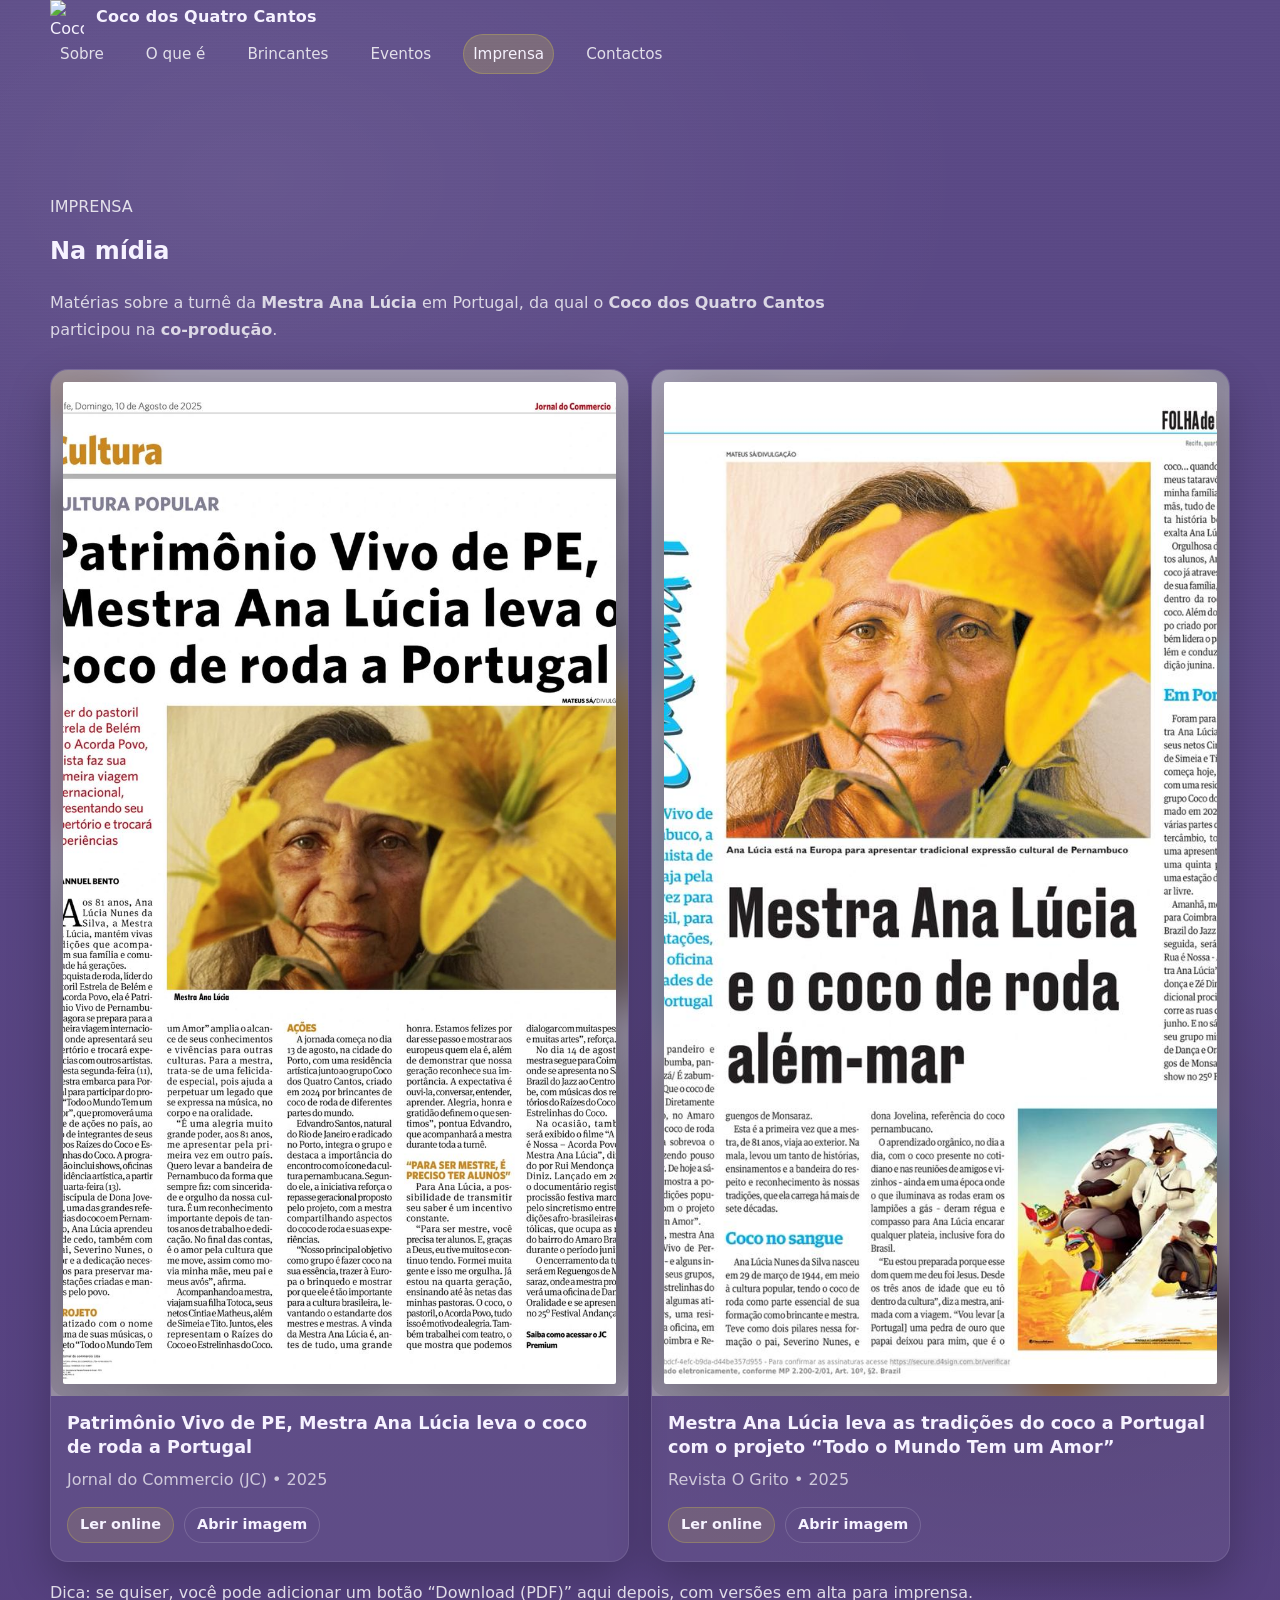
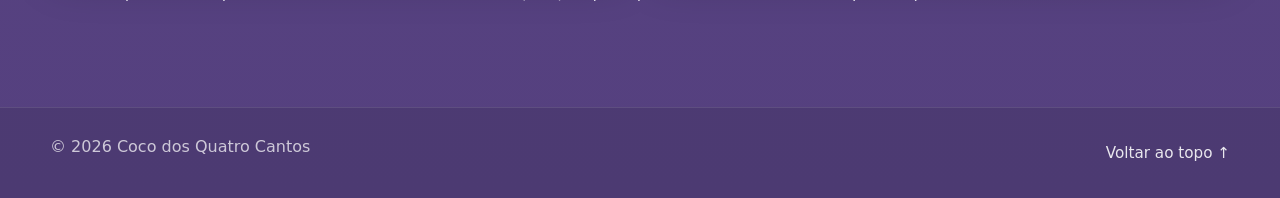
==== press.html @ 4d46bc8a "060426.01: Check-in inicial" ====
<!doctype html>
<html lang="pt-PT">
<head>
  <meta charset="utf-8" />
  <meta name="viewport" content="width=device-width, initial-scale=1" />
  <title>Imprensa — Coco dos Quatro Cantos</title>

  <link rel="stylesheet" href="./styles.css" />
  <link rel="icon" href="./assets/favicon.png" />
</head>

<body id="top">
  <!-- Header -->
  <header class="header">
    <div class="container header__inner">
      <a class="brand" href="./index.html" aria-label="Ir para a página inicial">
        <img class="brand__logo" src="./assets/logo.svg" alt="Coco dos Quatro Cantos" />
        <span class="brand__name">Coco dos Quatro Cantos</span>
      </a>

      <button class="nav-toggle" aria-expanded="false" aria-label="Abrir menu">
        <span></span><span></span><span></span>
      </button>

      <nav class="nav">
        <a class="nav-link" href="./index.html#about">Sobre</a>
        <a class="nav-link" href="./index.html#coco">O que é</a>
        <a class="nav-link" href="./index.html#members">Brincantes</a>
        <a class="nav-link" href="./index.html#events">Eventos</a>
        <a class="nav-link is-active" href="./press.html">Imprensa</a>
        <a class="nav-link" href="./index.html#contactos">Contactos</a>
      </nav>
    </div>
  </header>

  <main class="main">
    <section class="section section--press">
      <div class="container">
        <p class="kicker">IMPRENSA</p>
        <h1 class="title">Na mídia</h1>

        <p class="lead">
          Matérias sobre a turnê da <strong>Mestra Ana Lúcia</strong> em Portugal, da qual o
          <strong>Coco dos Quatro Cantos</strong> participou na <strong>co-produção</strong>.
        </p>

        <div class="press-grid">
          <!-- JC -->
          <article class="press-card">
            <div class="press-thumb" style="--thumb:url('./assets/press/jc-ana-lucia.jpg')">
              <img
                src="./assets/press/jc-ana-lucia.jpg"
                alt="Matéria do Jornal do Commercio sobre Mestra Ana Lúcia levando o coco de roda a Portugal"
                loading="lazy"
              />
            </div>

            <div class="press-body">
              <h3 class="press-title">Patrimônio Vivo de PE, Mestra Ana Lúcia leva o coco de roda a Portugal</h3>
              <p class="press-meta">Jornal do Commercio (JC) • 2025</p>

              <div class="press-actions">
                <a class="smallbtn" target="_blank" rel="noreferrer"
                   href="https://jc.uol.com.br/cultura/2025/08/08/patrimonio-vivo-de-pe-mestra-ana-lucia-leva-o-coco-de-roda-a-portugal.html">
                  Ler online
                </a>

                <a class="smallbtn smallbtn--ghost" target="_blank" rel="noreferrer"
                   href="./assets/press/jc-ana-lucia.jpg">
                  Abrir imagem
                </a>
              </div>
            </div>
          </article>

          <!-- O Grito -->
          <article class="press-card">
            <div class="press-thumb" style="--thumb:url('./assets/press/ogrito-ana-lucia.jpg')">
              <img
                src="./assets/press/ogrito-ana-lucia.jpg"
                alt="Matéria da Revista O Grito sobre Mestra Ana Lúcia e tradições do coco em Portugal"
                loading="lazy"
              />
            </div>

            <div class="press-body">
              <h3 class="press-title">Mestra Ana Lúcia leva as tradições do coco a Portugal com o projeto “Todo o Mundo Tem um Amor”</h3>
              <p class="press-meta">Revista O Grito • 2025</p>

              <div class="press-actions">
                <a class="smallbtn" target="_blank" rel="noreferrer"
                   href="https://revistaogrito.com/mestra-ana-lucia-leva-as-tradicoes-do-coco-e-a-portugal-com-o-projeto-todo-o-mundo-tem-um-amor/">
                  Ler online
                </a>

                <a class="smallbtn smallbtn--ghost" target="_blank" rel="noreferrer"
                   href="./assets/press/ogrito-ana-lucia.jpg">
                  Abrir imagem
                </a>
              </div>
            </div>
          </article>
        </div>

        <div class="press-note muted">
          <p>
            Dica: se quiser, você pode adicionar um botão “Download (PDF)” aqui depois,
            com versões em alta para imprensa.
          </p>
        </div>
      </div>
    </section>
  </main>

  <footer class="footer">
    <div class="container footer__inner">
      <p class="muted">© <span id="year"></span> Coco dos Quatro Cantos</p>
      <a class="backtop" href="#top">Voltar ao topo ↑</a>
    </div>
  </footer>

  <script src="./script.js"></script>
</body>
</html>
---- styles.css ----
:root{
  --bg: #5b4a86;
  --bg2: #55407f;
  --ink: #f6f2ff;
  --muted: rgba(255,255,255,.82);
  --accent: #f1e13a;

  --frame: #ffffff;
  --shadow: rgba(0,0,0,.22);
  --max: 1180px;

  --poster: clamp(2.8rem, 6vw, 5.6rem);
  --h2: clamp(1.7rem, 2.6vw, 2.4rem);
  --p:  clamp(1rem, 1.1vw, 1.05rem);
}

*{ box-sizing:border-box; }
html{ scroll-behavior:smooth; }

section{ scroll-margin-top: 90px; }

body{
  margin:0;
  background: radial-gradient(1100px 700px at 20% 10%, rgba(255,255,255,.08), transparent 65%),
              radial-gradient(900px 600px at 80% 70%, rgba(0,0,0,.12), transparent 60%),
              linear-gradient(180deg, var(--bg), var(--bg2));
  color: var(--ink);
  font-family: Inter, system-ui, -apple-system, Segoe UI, Roboto, Arial, sans-serif;
  line-height:1.6;
}

body::before{
  content:"";
  position:fixed;
  inset:0;
  pointer-events:none;
  background: repeating-linear-gradient(
      0deg,
      rgba(255,255,255,.03),
      rgba(255,255,255,.03) 1px,
      rgba(0,0,0,.03) 2px,
      rgba(0,0,0,.03) 3px
    );
  opacity:.35;
  mix-blend-mode: overlay;
}

.container{
  width:min(var(--max), calc(100% - 48px));
  margin-inline:auto;
}

.section{
  position:relative;
  padding: 120px 0 90px;
  min-height: 80vh;
}

.section--alt{
  background: linear-gradient(180deg, rgba(255,255,255,.06), rgba(255,255,255,.02));
  border-top: 1px solid rgba(255,255,255,.08);
  border-bottom: 1px solid rgba(255,255,255,.08);
}

.grid-2{
  display:grid;
  grid-template-columns: 1fr 1fr;
  gap: 44px;
}
.align-center{ align-items:center; }

.center{ text-align:center; }
.mt-md{ margin-top: 14px; }
.mt-lg{ margin-top: 22px; }

.poster-title{
  font-family: "DM Serif Display", Georgia, serif;
  font-size: var(--poster);
  letter-spacing:.4px;
  margin: 0 0 16px 0;
}

.h2{
  font-family: "DM Serif Display", Georgia, serif;
  font-size: var(--h2);
  margin: 0 0 14px 0;
}

p{
  font-size: var(--p);
  color: var(--muted);
  margin: 0 0 12px 0;
}

.lead{ max-width: 62ch; }

.scribble{
  font-family: Kalam, system-ui, sans-serif;
  color: var(--accent);
  font-weight: 700;
  letter-spacing: .6px;
  text-transform: uppercase;
  margin: 0 0 10px 0;
}

.muted{ color: rgba(255,255,255,.72); }

.bullets{ margin: 14px 0 0 18px; color: rgba(255,255,255,.84); }
.bullets strong{ color: var(--ink); }

/* NAV */
.site-header{
  position:fixed;
  top:0; left:0; right:0;
  z-index: 20;
  background: rgba(72,56,120,.72);
  backdrop-filter: blur(12px);
  border-bottom: 1px solid rgba(255,255,255,.10);
}
.nav-wrap{
  width:min(var(--max), calc(100% - 48px));
  margin-inline:auto;
  height: 74px;
  display:flex;
  align-items:center;
  justify-content:space-between;
  gap: 16px;
}
.brand{
  display:flex;
  align-items:center;
  gap: 12px;
  text-decoration:none;
  color: var(--ink);
}
.brand__logo{
  width: 34px;
  height: 34px;
  object-fit: contain;
  background: transparent;
  display:block;
}
.brand__name{ font-weight: 800; letter-spacing:.2px; }

.nav{ display:flex; gap: 22px; align-items:center; }
.nav-link{
  color: rgba(255,255,255,.82);
  text-decoration:none;
  font-size: .95rem;
  padding: 8px 10px;
  border-radius: 999px;
  transition: background .18s ease, color .18s ease;
}
.nav-link:hover{ background: rgba(255,255,255,.10); }
.nav-link.is-active{
  background: rgba(241,225,58,.18);
  color: var(--ink);
  box-shadow: 0 0 0 1px rgba(241,225,58,.22) inset;
}

.nav-toggle{
  display:none;
  width: 44px;
  height: 44px;
  border: 0;
  background: transparent;
  padding: 8px;
  cursor:pointer;
}
.nav-toggle span{
  display:block;
  height:2px;
  background: rgba(255,255,255,.82);
  margin: 6px 0;
}

/* Frames */
.frame{
  background: var(--frame);
  padding: 14px;
  box-shadow: 0 18px 45px var(--shadow);
  border-radius: 6px;
}
.frame img{
  width:100%;
  height:100%;
  display:block;
  object-fit:cover;
  border-radius: 4px;
}
.frame--hero{ aspect-ratio: 4/3; }
.frame--wide{ aspect-ratio: 16/8; }
.frame--contact{ aspect-ratio: 4/5; }

.stack{ display:grid; gap: 18px; }

/* HERO */
.section--hero{
  padding-top: 140px;
  min-height: 92vh;
}
.hero{
  display:grid;
  grid-template-columns: 1.05fr .95fr;
  gap: 48px;
  align-items:center;
}

.hero__right{
  justify-self: end;
  width: min(800px, 100%);
}

.cta{
  display:flex;
  gap: 12px;
  flex-wrap: wrap;
  margin-top: 14px;
}
.btn{
  display:inline-flex;
  align-items:center;
  justify-content:center;
  padding: 12px 18px;
  border-radius: 999px;
  border: 1px solid rgba(255,255,255,.18);
  background: rgba(255,255,255,.12);
  color: var(--ink);
  text-decoration:none;
  font-weight: 800;
}
.btn:hover{ background: rgba(255,255,255,.16); }
.btn--ghost{ background: transparent; }

.meta{
  margin-top: 18px;
  display:flex;
  gap: 10px;
  flex-wrap: wrap;
}
.pill{
  font-size: .9rem;
  padding: 6px 10px;
  border-radius: 999px;
  background: rgba(0,0,0,.16);
  border: 1px solid rgba(255,255,255,.10);
}

/* MEMBERS */
.members{
  margin-top: 34px;
  display:grid;
  grid-template-columns: repeat(5, minmax(0, 1fr));
  gap: 18px;
}
.member{
  background: rgba(0,0,0,.14);
  border: 1px solid rgba(255,255,255,.10);
  border-radius: 18px;
  padding: 14px 12px;
  text-align:center;
}
.member__avatar{
  width: 100%;
  aspect-ratio: 1/1;
  border-radius: 999px;
  overflow:hidden;
  margin-bottom: 10px;
  box-shadow: 0 10px 28px rgba(0,0,0,.18);
  border: 2px solid rgba(241,225,58,.25);
}
.member__avatar img{
  width:100%; height:100%;
  object-fit:cover;
  display:block;
}
.member__name{ font-weight: 900; color: var(--ink); margin: 0; }
.member__meta{ margin: 4px 0 0; font-size: .92rem; color: rgba(255,255,255,.84); }
.member__inst{ margin: 8px 0 0; font-size: .9rem; color: rgba(255,255,255,.78); }

/* EVENTS (9:16 reels) */
.events-toolbar{
  margin-top: 26px;
  display:flex;
  gap: 14px;
  align-items:end;
  flex-wrap: wrap;
}
.field{ display:grid; gap: 6px; font-size: .9rem; }
.field span{ color: rgba(255,255,255,.85); }
.field input, .field select{
  height: 42px;
  padding: 0 12px;
  border-radius: 12px;
  border: 1px solid rgba(255,255,255,.14);
  background: rgba(0,0,0,.18);
  color: var(--ink);
  outline: none;
}
.field--grow{ flex: 1 1 280px; }

.events--reels{
  margin-top: 18px;
  display:grid;
  grid-template-columns: repeat(auto-fit, minmax(220px, 1fr));
  gap: 18px;
}

/* card */
.event{
  background: rgba(0,0,0,.14);
  border: 1px solid rgba(255,255,255,.10);
  border-radius: 18px;
  overflow:hidden;
  display:flex;
  flex-direction:column;
}
.event__thumb{
  /* IG Reel / Story */
  aspect-ratio: 9 / 16;
  background: rgba(255,255,255,.06);
  display:flex;
  align-items:center;
  justify-content:center;
}
.event__thumb img{
  width:100%;
  height:100%;
  display:block;

  /* NÃO CORTA O CARTAZ */
  object-fit: cover;
  background: rgba(0,0,0,.10);
}
.event__body{
  padding: 12px 12px 14px;
}
.event__title{
  margin: 0 0 6px 0;
  font-weight: 900;
  color: var(--ink);
}
.event__meta{
  font-size: .92rem;
  color: rgba(255,255,255,.84);
  margin: 0 0 10px 0;
}
.event__actions{
  display:flex;
  gap: 10px;
  flex-wrap: wrap;
}
.smallbtn{
  display:inline-flex;
  align-items:center;
  justify-content:center;
  height: 36px;
  padding: 0 12px;
  border-radius: 999px;
  border: 1px solid rgba(241,225,58,.22);
  background: rgba(241,225,58,.12);
  color: var(--ink);
  text-decoration:none;
  font-weight: 900;
  font-size: .9rem;
}
.smallbtn--ghost{
  border: 1px solid rgba(255,255,255,.16);
  background: transparent;
}

/* CONTACT */
.contact{
  display:grid;
  grid-template-columns: 1fr 1fr;
  gap: 44px;
  align-items:start;
}
.contact__list{
  list-style:none;
  padding:0;
  margin: 16px 0 0;
  display:grid;
  gap: 12px;
}
.contact__list li{
  display:flex;
  gap: 10px;
  align-items:center;
}
.contact__list a{ color: rgba(255,255,255,.9); text-decoration:none; }
.contact__list a:hover{ text-decoration: underline; }
.icon{ opacity:.95; }

/* FOOTER */
.footer{
  padding: 26px 0;
  border-top: 1px solid rgba(255,255,255,.10);
  background: rgba(0,0,0,.10);
}
.footer__inner{
  display:flex;
  align-items:center;
  justify-content:space-between;
  gap: 16px;
  color: rgba(255,255,255,.78);
  font-size: .95rem;
}
.backtop{ text-decoration:none; color: rgba(255,255,255,.88); }

/* RESPONSIVO */
@media (max-width: 1040px){
  .hero{ grid-template-columns: 1fr; }
  .grid-2, .contact{ grid-template-columns: 1fr; }
  .members{ grid-template-columns: repeat(3, minmax(0, 1fr)); }
}

@media (max-width: 720px){
  .section{ padding: 104px 0 66px; }
  .members{ grid-template-columns: repeat(2, minmax(0, 1fr)); }

  .nav-toggle{ display:block; }
  .nav{
    position:absolute;
    top: 74px;
    left: 0;
    right: 0;
    display:none;
    flex-direction:column;
    gap: 10px;
    padding: 14px;
    background: rgba(72,56,120,.92);
    border-bottom: 1px solid rgba(255,255,255,.10);
  }
  .nav.is-open{ display:flex; }
  .nav-wrap{ position:relative; }
}

/* ===== Press / Imprensa ===== */
.section--press .title{ margin-top: 10px; }
.section--press .lead{
  max-width: 78ch;
  opacity: .95;
  margin-top: 14px;
  line-height: 1.65;
}

.press-grid{
  margin-top: 26px;
  display: grid;
  grid-template-columns: repeat(2, minmax(0, 1fr));
  gap: 22px;
}

@media (max-width: 980px){
  .press-grid{ grid-template-columns: 1fr; }
}

.press-card{
  background: rgba(255,255,255,.06);
  border: 1px solid rgba(255,255,255,.10);
  border-radius: 18px;
  overflow: hidden;
  box-shadow: 0 18px 44px rgba(0,0,0,.22);
}

.press-thumb{
  aspect-ratio: 9 / 16;
  position: relative;
  overflow: hidden;
  background: rgba(0,0,0,.12);
  display: flex;
  align-items: center;
  justify-content: center;
}

.press-thumb::before{
  content:"";
  position:absolute;
  inset:-18px;
  background-image: var(--thumb);
  background-size: cover;
  background-position: center;
  filter: blur(22px);
  transform: scale(1.08);
  opacity: .55;
}

.press-thumb img{
  position: relative;
  z-index: 1;
  width: 100%;
  height: 100%;
  object-fit: cover;
  padding: 12px;
  border-radius: 14px;
  background: rgba(0,0,0,.08);
  filter: drop-shadow(0 14px 28px rgba(0,0,0,.28));
}

.press-body{
  padding: 16px 16px 18px;
}

.press-title{
  font-size: 1.1rem;
  line-height: 1.35;
  margin: 0 0 8px;
}

.press-meta{
  margin: 0 0 14px;
  opacity: .85;
}

.press-actions{
  display: flex;
  flex-wrap: wrap;
  gap: 10px;
}

.press-note{
  margin-top: 18px;
}
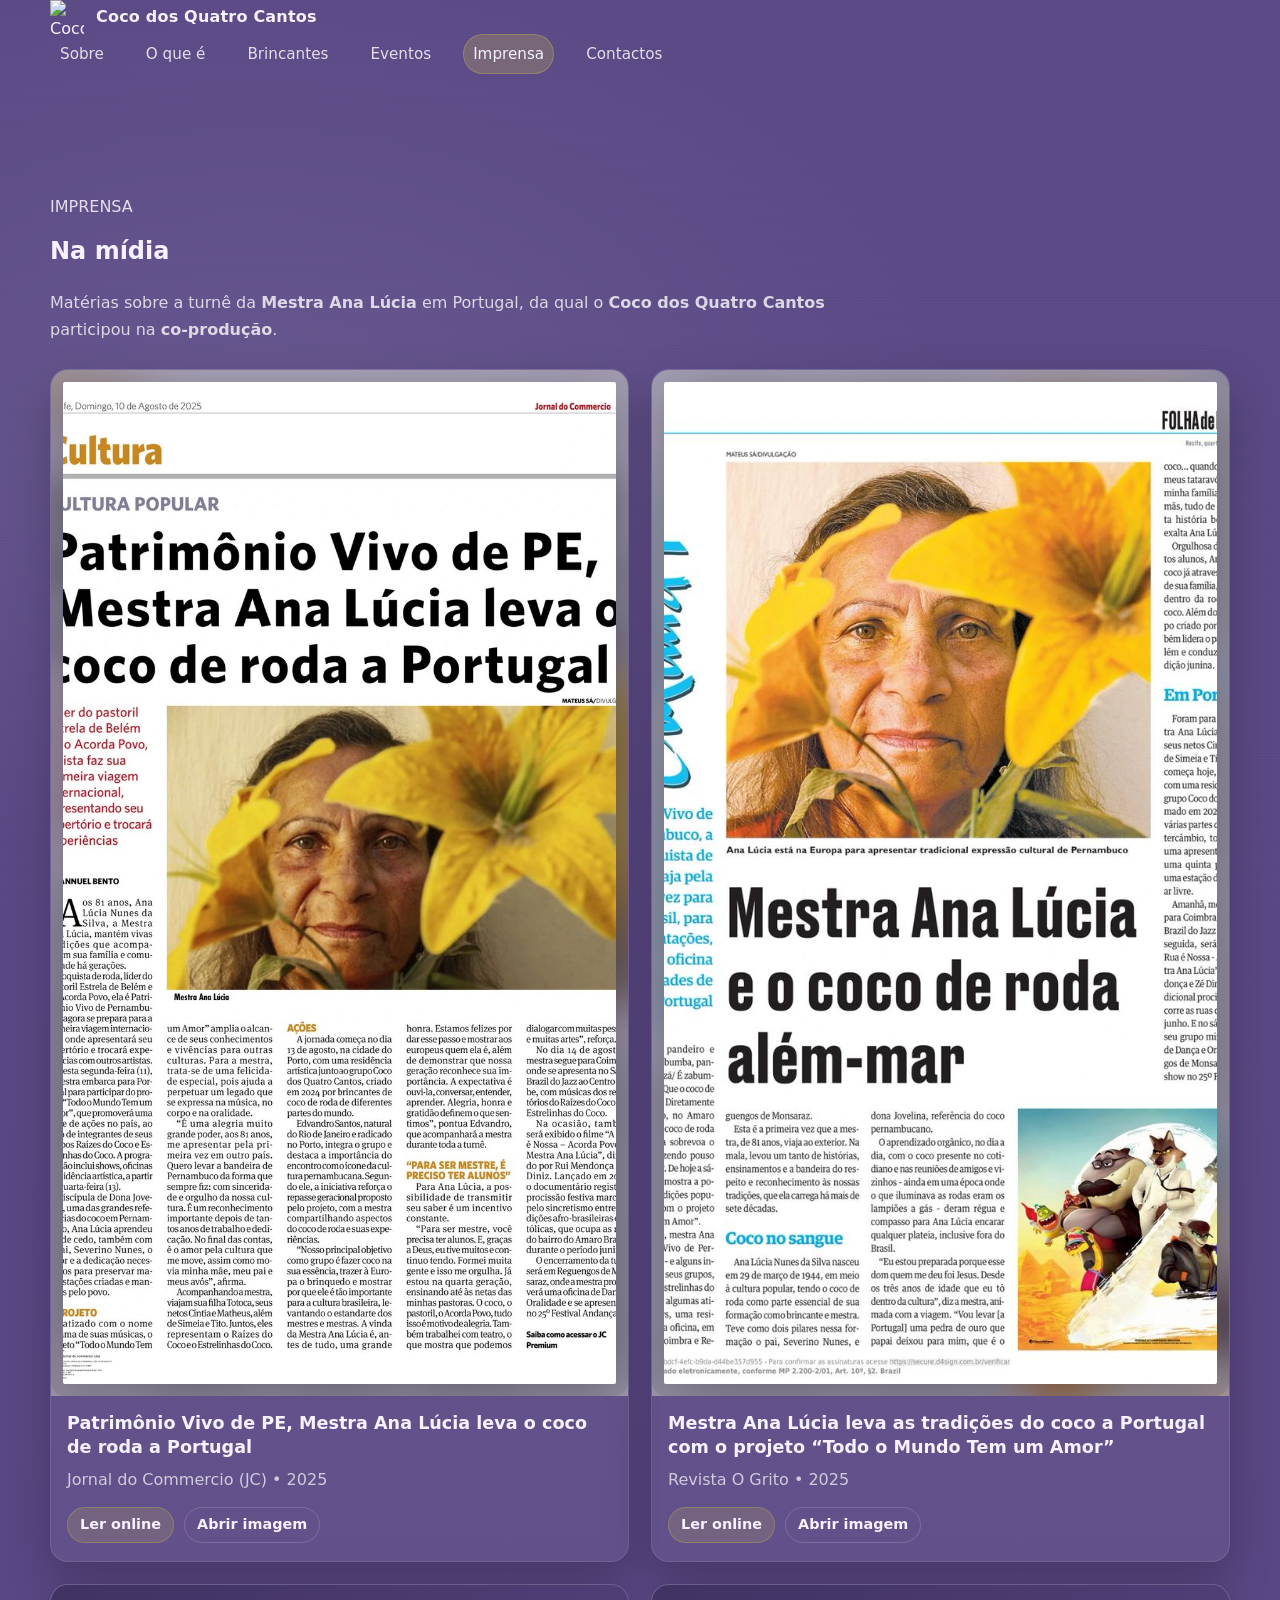
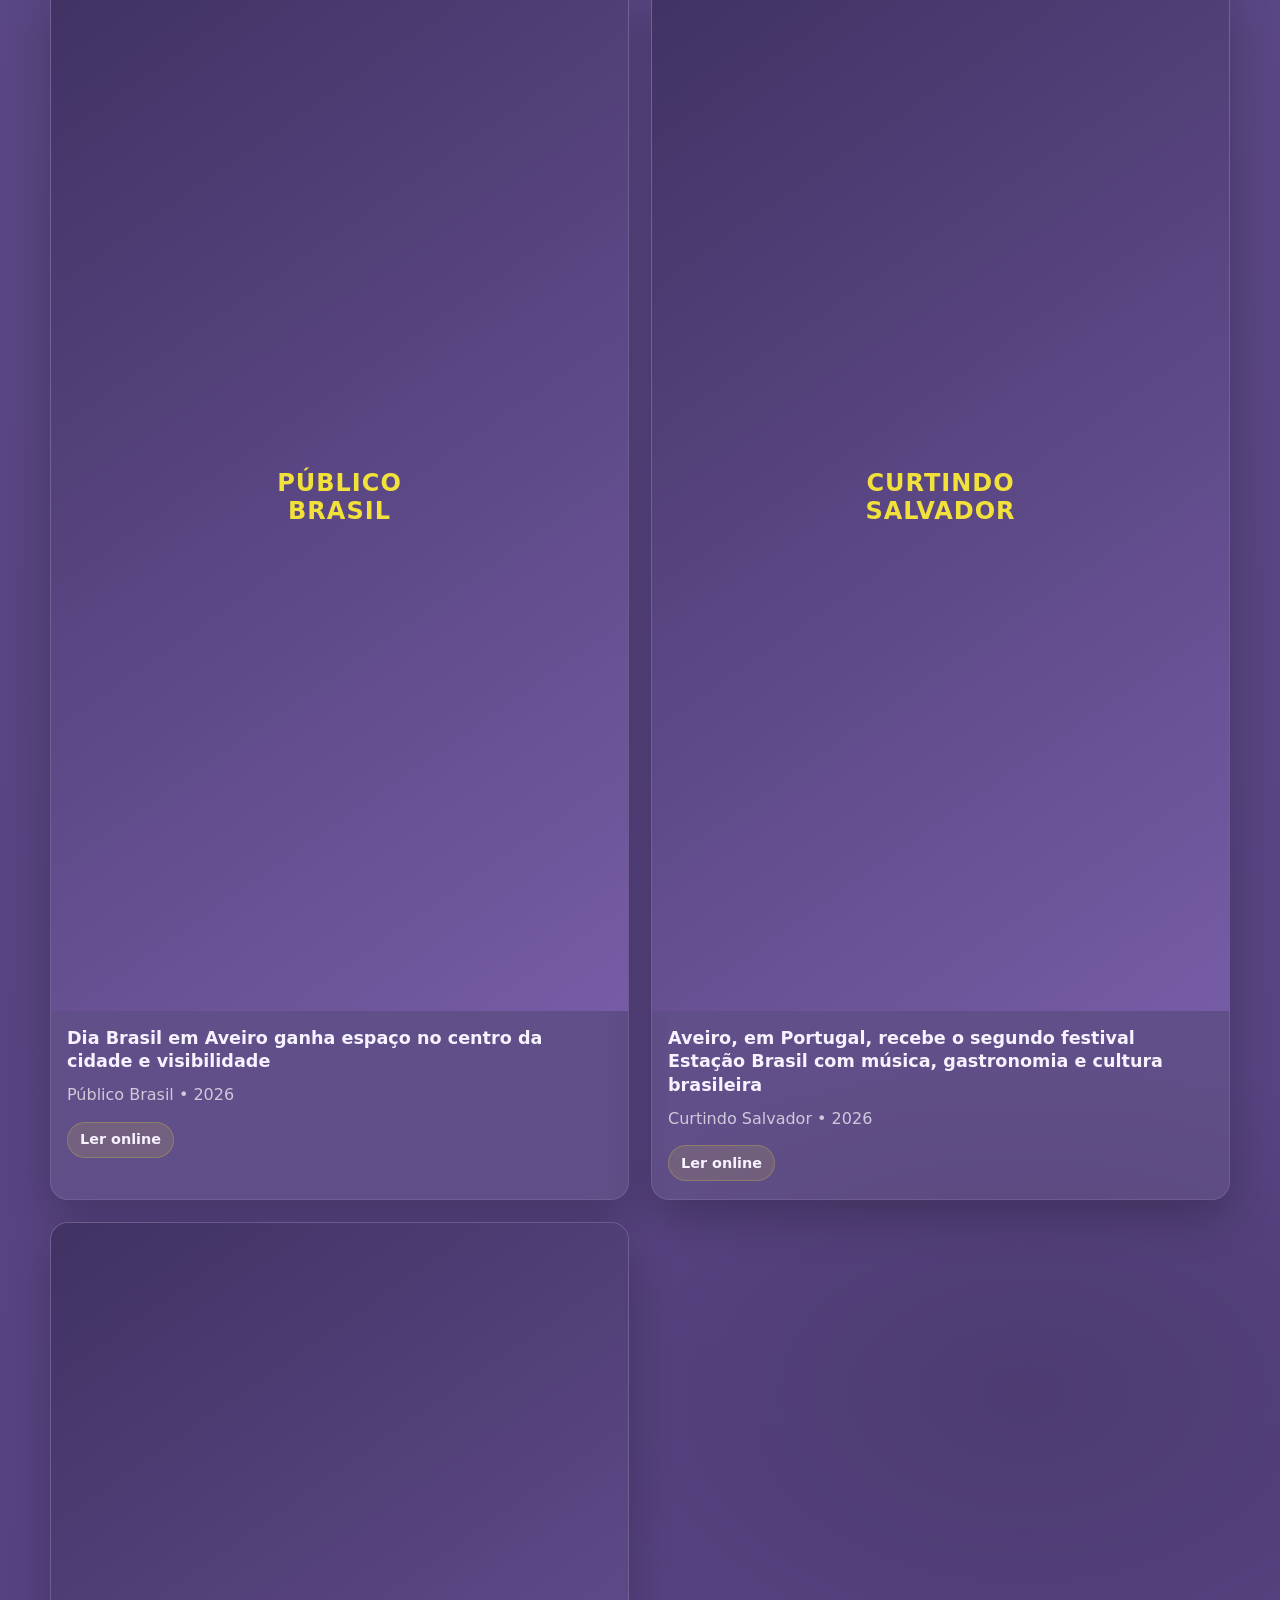
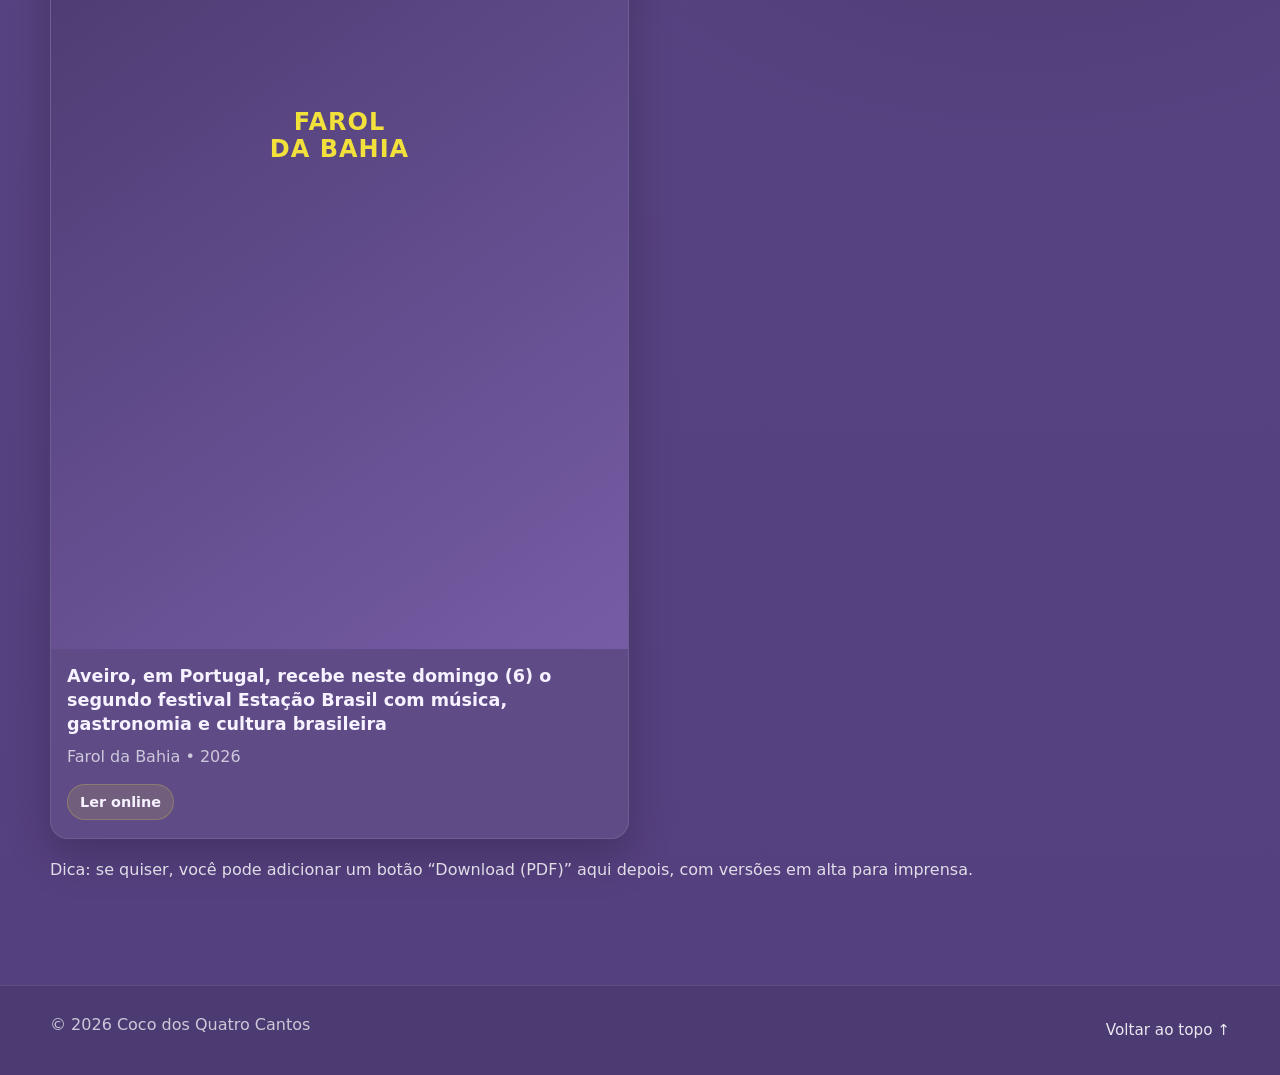
==== commit 918ea319: "140926.01: Atualizando eventos; Atualizando mídia; Reduzindo tamanho das imagens" ====
--- a/press.html
+++ b/press.html
@@ -100,6 +100,82 @@
               </div>
             </div>
           </article>
+          <!-- Público Brasil -->
+<article class="press-card">
+  <div class="press-thumb press-thumb--source">
+    PÚBLICO<br />BRASIL
+  </div>
+
+  <div class="press-body">
+    <h3 class="press-title">
+      Dia Brasil em Aveiro ganha espaço no centro da cidade e visibilidade
+    </h3>
+    <p class="press-meta">Público Brasil • 2026</p>
+
+    <div class="press-actions">
+      <a
+        class="smallbtn"
+        target="_blank"
+        rel="noreferrer"
+        href="https://www.publico.pt/2026/08/18/publico-brasil/noticia/dia-brasil-aveiro-ganha-espaco-centro-cidade-visibilidade-2185356"
+      >
+        Ler online
+      </a>
+    </div>
+  </div>
+</article>
+
+<!-- Curtindo Salvador -->
+<article class="press-card">
+  <div class="press-thumb press-thumb--source">
+    CURTINDO<br />SALVADOR
+  </div>
+
+  <div class="press-body">
+    <h3 class="press-title">
+      Aveiro, em Portugal, recebe o segundo festival Estação Brasil com música,
+      gastronomia e cultura brasileira
+    </h3>
+    <p class="press-meta">Curtindo Salvador • 2026</p>
+
+    <div class="press-actions">
+      <a
+        class="smallbtn"
+        target="_blank"
+        rel="noreferrer"
+        href="https://www.curtindosalvador.com.br/2026/09/04/aveiro-em-portugal-recebe-neste-domingo-6-o-segundo-festival-estacao-brasil-com-musica-gastronomia-e-cultura-brasileira/"
+      >
+        Ler online
+      </a>
+    </div>
+  </div>
+</article>
+
+<!-- Farol da Bahia -->
+<article class="press-card">
+  <div class="press-thumb press-thumb--source">
+    FAROL<br />DA BAHIA
+  </div>
+
+  <div class="press-body">
+    <h3 class="press-title">
+      Aveiro, em Portugal, recebe neste domingo (6) o segundo festival Estação
+      Brasil com música, gastronomia e cultura brasileira
+    </h3>
+    <p class="press-meta">Farol da Bahia • 2026</p>
+
+    <div class="press-actions">
+      <a
+        class="smallbtn"
+        target="_blank"
+        rel="noreferrer"
+        href="https://www.faroldabahia.com.br/noticia/aveiro-em-portugal-recebe-neste-domingo-6-o-segundo-festival-estacao-brasil-com-musica-gastronomia-e-cultura-brasileira"
+      >
+        Ler online
+      </a>
+    </div>
+  </div>
+</article>
         </div>
 
         <div class="press-note muted">
--- a/styles.css
+++ b/styles.css
@@ -247,10 +247,10 @@
 }
 
 /* MEMBERS */
-.members{
+.members {
   margin-top: 34px;
-  display:grid;
-  grid-template-columns: repeat(5, minmax(0, 1fr));
+  display: grid;
+  grid-template-columns: repeat(3, minmax(0, 1fr));
   gap: 18px;
 }
 .member{
@@ -521,4 +521,23 @@
 
 .press-note{
   margin-top: 18px;
+}
+
+.press-thumb--source {
+  aspect-ratio: 9 / 16;
+  padding: 24px;
+  display: flex;
+  align-items: center;
+  justify-content: center;
+  text-align: center;
+  color: var(--accent);
+  font-size: 1.5rem;
+  font-weight: 900;
+  line-height: 1.15;
+  letter-spacing: 1px;
+  background: linear-gradient(145deg, #403263, #765ca5);
+}
+
+.press-thumb--source::before {
+  display: none;
 }
